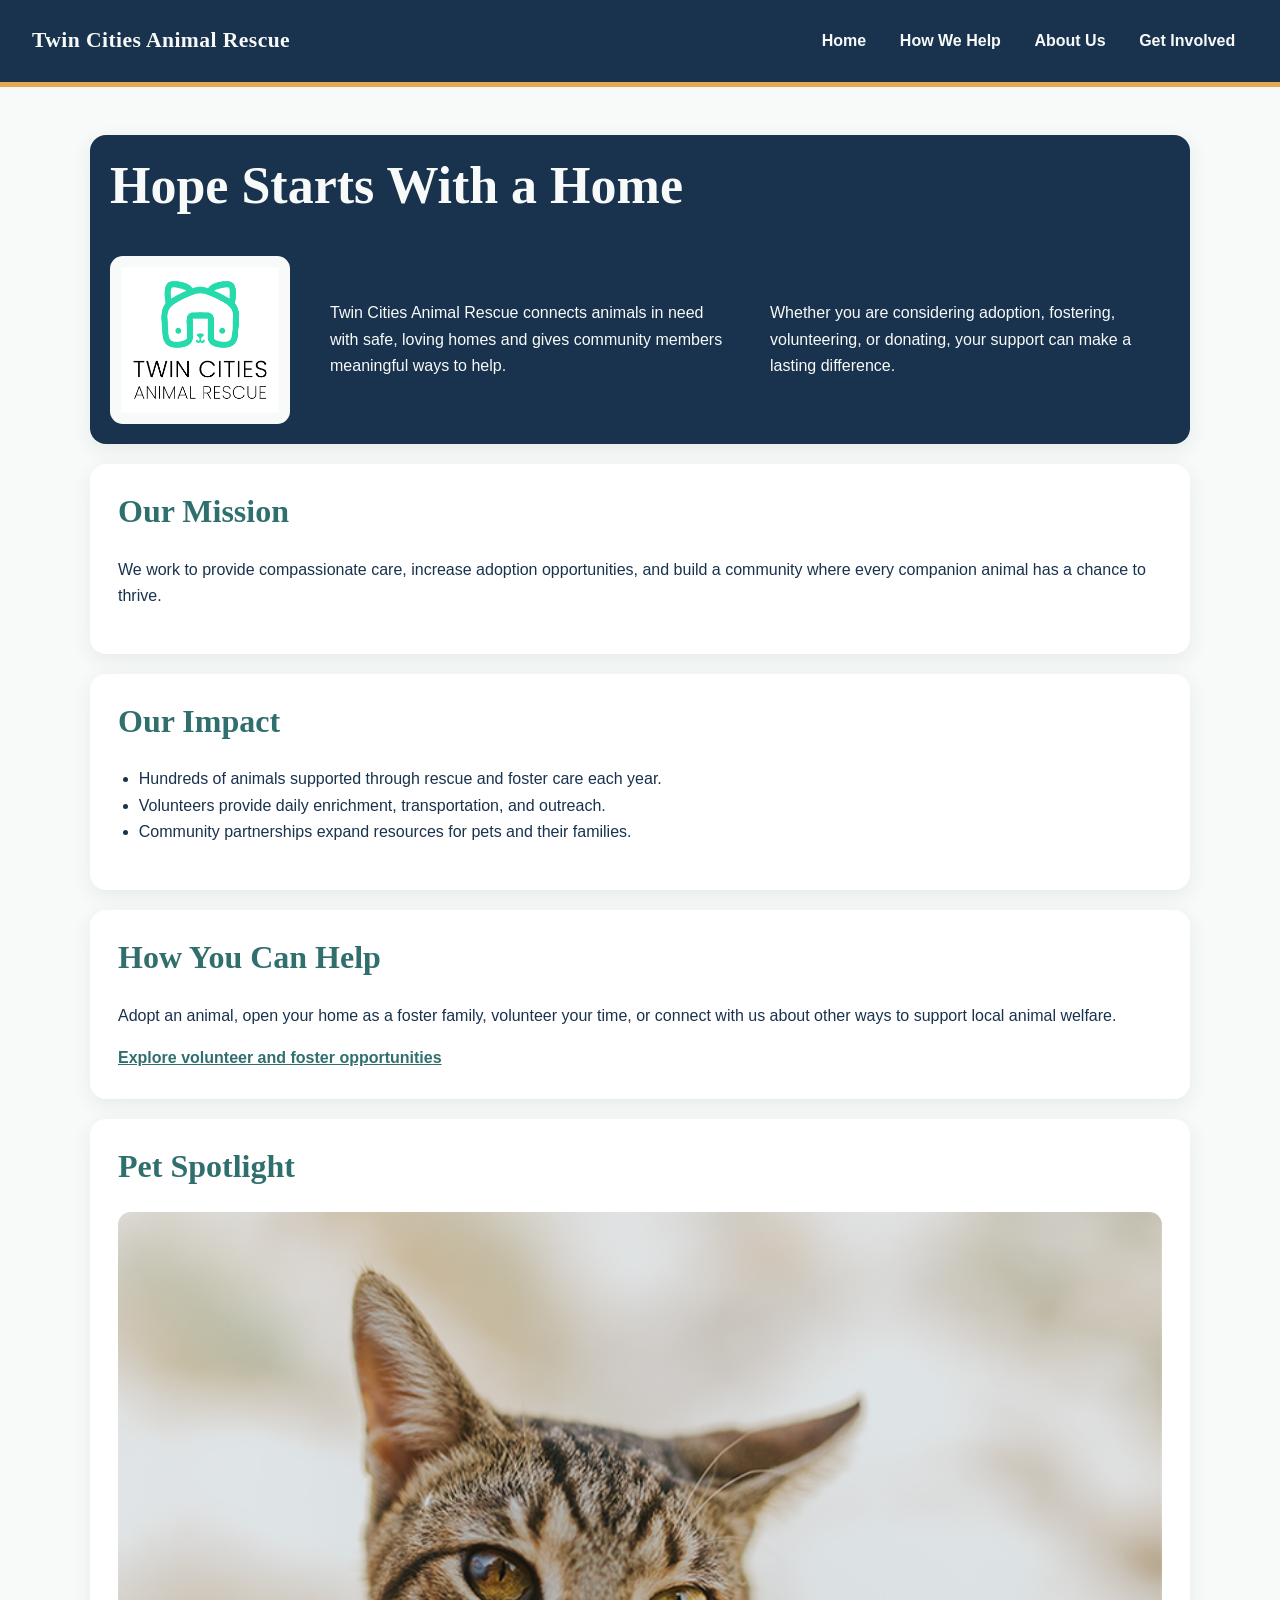
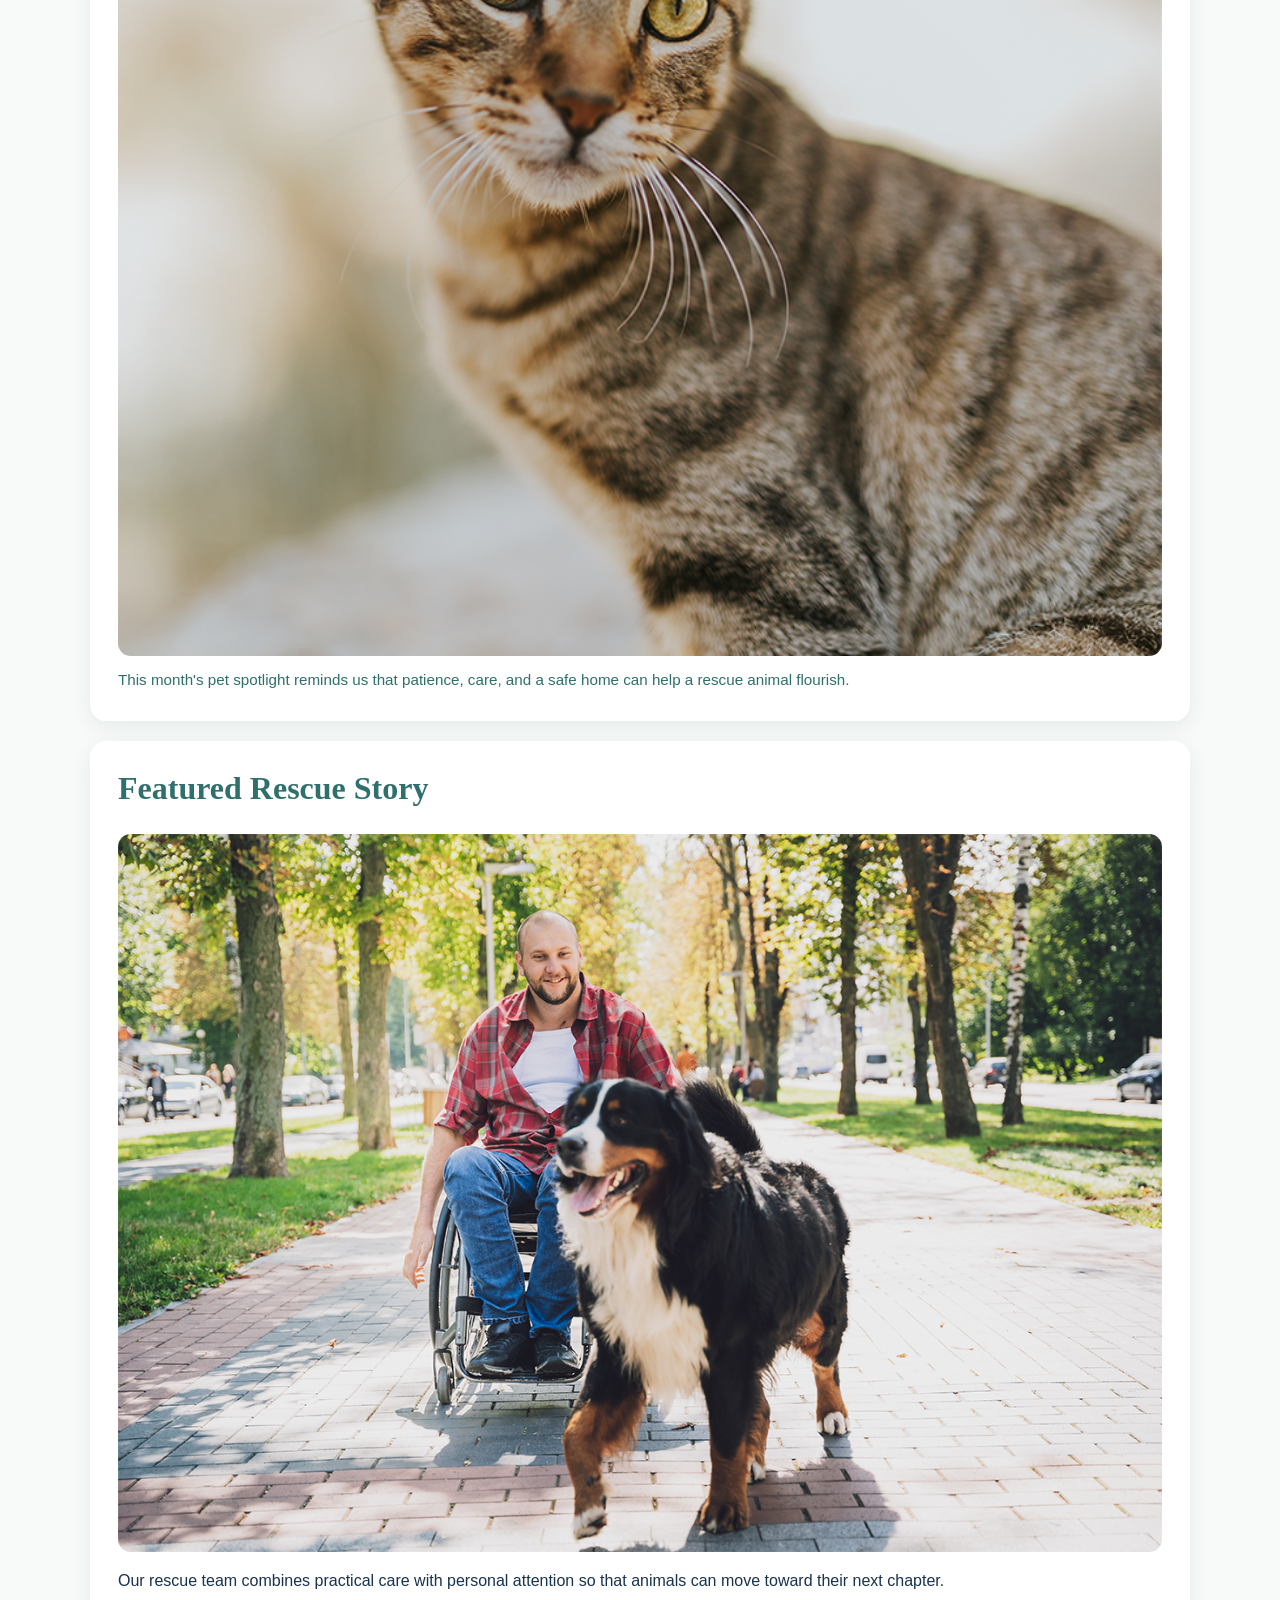
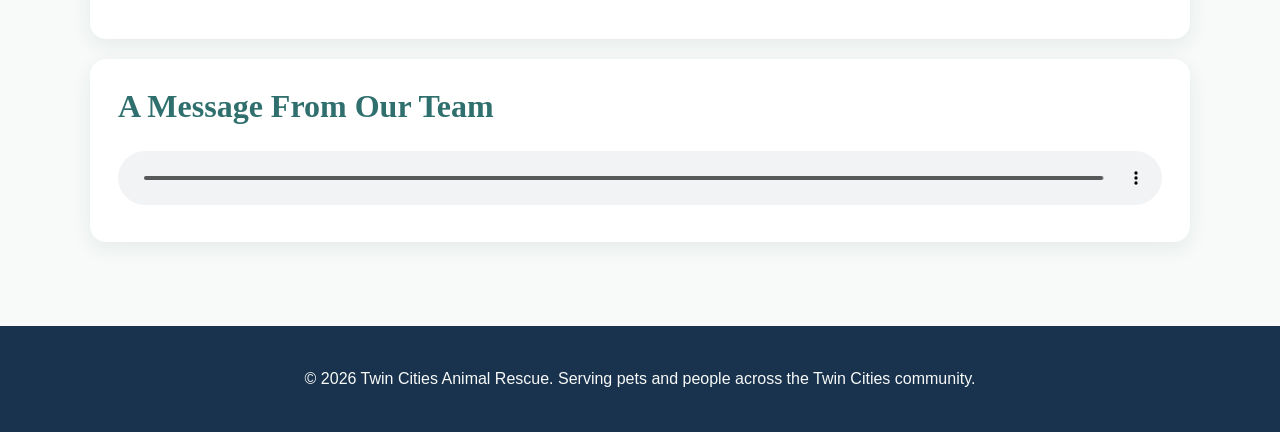
==== index.html @ cd7a6e6b "Add files via upload" ====
<!DOCTYPE html>
<html lang="en">
<head>
    <meta charset="UTF-8">
    <meta name="viewport" content="width=device-width, initial-scale=1.0">
    <title>Home | Twin Cities Animal Rescue</title>
    <link rel="stylesheet" href="styles.css">
</head>
<body>
    <header>
        <p><strong>Twin Cities Animal Rescue</strong></p>
        <nav aria-label="Main navigation">
            <ul>
                <li><a href="index.html">Home</a></li>
                <li><a href="services.html">How We Help</a></li>
                <li><a href="about.html">About Us</a></li>
                <li><a href="contact.html">Get Involved</a></li>
            </ul>
        </nav>
    </header>

    <main>
        <section>
            <h1>Hope Starts With a Home</h1>
            <img src="media/rescue-logo_c.png" alt="Twin Cities Animal Rescue logo with a heart and paw print">
            <p>Twin Cities Animal Rescue connects animals in need with safe, loving homes and gives community members meaningful ways to help.</p>
            <p>Whether you are considering adoption, fostering, volunteering, or donating, your support can make a lasting difference.</p>
        </section>

        <section>
            <h2>Our Mission</h2>
            <p>We work to provide compassionate care, increase adoption opportunities, and build a community where every companion animal has a chance to thrive.</p>
        </section>

        <section>
            <h2>Our Impact</h2>
            <ul>
                <li>Hundreds of animals supported through rescue and foster care each year.</li>
                <li>Volunteers provide daily enrichment, transportation, and outreach.</li>
                <li>Community partnerships expand resources for pets and their families.</li>
            </ul>
        </section>

        <section>
            <h2>How You Can Help</h2>
            <p>Adopt an animal, open your home as a foster family, volunteer your time, or connect with us about other ways to support local animal welfare.</p>
            <a href="contact.html">Explore volunteer and foster opportunities</a>
        </section>

        <section>
            <h2>Pet Spotlight</h2>
            <figure>
                <img src="media/rescue-pet-spotlight_c.png" alt="Rescue dog resting on a blanket and looking toward the camera">
                <figcaption>This month's pet spotlight reminds us that patience, care, and a safe home can help a rescue animal flourish.</figcaption>
            </figure>
        </section>

        <section>
            <h2>Featured Rescue Story</h2>
            <picture>
                <source media="(max-width: 600px)" srcset="media/rescue-feature-small_c.png">
                <source media="(min-width: 601px)" srcset="media/rescue-feature-large_c.png">
                <img src="media/rescue-feature-large_c.png" alt="Rescue animals being cared for by shelter staff and volunteers">
            </picture>
            <p>Our rescue team combines practical care with personal attention so that animals can move toward their next chapter.</p>
        </section>

        <section>
            <h2>A Message From Our Team</h2>
            <audio controls>
                <source src="media/rescue-message_c.mp3" type="audio/mpeg">
                Your browser does not support the audio element. Please visit Twin Cities Animal Rescue to learn more about how you can help.
            </audio>
        </section>
    </main>

    <footer>
        <p>&copy; 2026 Twin Cities Animal Rescue. Serving pets and people across the Twin Cities community.</p>
    </footer>
</body>
</html>
---- styles.css ----
/* Twin Cities Animal Rescue - Touchstone 3 Visual Design */
:root {
    --cream: #F7FAF8;
    --navy: #19324D;
    --teal: #2F6F6D;
    --gold: #E4A853;
}

* { box-sizing: border-box; }

html { scroll-behavior: smooth; }

body {
    margin: 0;
    background: var(--cream);
    color: var(--navy);
    font-family: Arial, Helvetica, sans-serif;
    font-size: 1rem;
    line-height: 1.65;
}

a { color: var(--teal); font-weight: 700; }
a:hover, a:focus { color: var(--navy); }

header {
    background: var(--navy);
    color: var(--cream);
    padding: 1rem;
    border-bottom: 5px solid var(--gold);
}

header > p {
    margin: 0 0 0.8rem;
    font-family: Georgia, 'Times New Roman', serif;
    font-size: 1.35rem;
    letter-spacing: 0.02em;
}

nav ul {
    display: flex;
    flex-wrap: wrap;
    gap: 0.5rem;
    list-style: none;
    margin: 0;
    padding: 0;
}

nav a {
    display: block;
    padding: 0.5rem 0.8rem;
    border-radius: 999px;
    color: var(--cream);
    text-decoration: none;
}

nav a:hover, nav a:focus {
    background: var(--teal);
    color: var(--cream);
}

main {
    width: min(1100px, calc(100% - 2rem));
    margin: 0 auto;
    padding: 2rem 0 3rem;
}

main > section {
    margin-bottom: 1.25rem;
    padding: 1.25rem;
    background: #ffffff;
    border-radius: 1rem;
    box-shadow: 0 6px 20px rgba(25, 50, 77, 0.08);
}

main > section:first-child {
    background: var(--navy);
    color: var(--cream);
}

main > section:first-child a { color: var(--gold); }

h1, h2, h3 {
    margin-top: 0;
    font-family: Georgia, 'Times New Roman', serif;
    line-height: 1.2;
}

h1 { font-size: clamp(2rem, 5vw, 3.25rem); margin-bottom: 0.9rem; }
h2 { color: var(--teal); font-size: clamp(1.45rem, 3vw, 2rem); }
h3 { color: var(--navy); font-size: 1.15rem; }

figure { margin: 0; }

img, picture, video, audio {
    max-width: 100%;
}

img, video {
    display: block;
    width: 100%;
    height: auto;
    border-radius: 0.8rem;
}

figure img { margin-bottom: 0.7rem; }
figcaption {
    color: var(--teal);
    font-size: 0.95rem;
}

audio { width: 100%; }

section > ul, section > ol { padding-left: 1.3rem; }

section:first-child img {
    width: min(180px, 70%);
    margin: 1.25rem auto;
    background: var(--cream);
    padding: 0.7rem;
}

article {
    padding: 1rem;
    margin: 0 0 0.8rem;
    border-left: 4px solid var(--gold);
    background: var(--cream);
    border-radius: 0.5rem;
}

article p { margin-bottom: 0; }

dl { margin: 0; }
dt { margin-top: 0.9rem; font-weight: 700; color: var(--teal); }
dd { margin-left: 0; }

form { display: flex; flex-direction: column; gap: 1rem; }
fieldset {
    min-width: 0;
    border: 2px solid var(--teal);
    border-radius: 0.8rem;
    padding: 1rem;
}
legend {
    padding: 0 0.45rem;
    color: var(--teal);
    font-weight: 700;
}

label { display: block; margin-bottom: 0.35rem; font-weight: 700; }
input, select, textarea {
    width: 100%;
    min-height: 2.75rem;
    padding: 0.65rem 0.75rem;
    border: 1px solid var(--navy);
    border-radius: 0.45rem;
    background: #fff;
    color: var(--navy);
    font: inherit;
}
textarea { min-height: 9rem; resize: vertical; }
input:focus, select:focus, textarea:focus {
    outline: 3px solid var(--gold);
    outline-offset: 2px;
}

button {
    border: 0;
    border-radius: 999px;
    padding: 0.75rem 1.2rem;
    background: var(--teal);
    color: var(--cream);
    font: inherit;
    font-weight: 700;
    cursor: pointer;
}
button:hover, button:focus { background: var(--navy); }

footer {
    background: var(--navy);
    color: var(--cream);
    padding: 1.5rem 1rem;
    text-align: center;
}

@media (min-width: 760px) {
    header {
        display: flex;
        align-items: center;
        justify-content: space-between;
        gap: 2rem;
        padding: 1.25rem 2rem;
    }

    header > p { margin: 0; }

    main {
        padding: 3rem 0 4rem;
    }

    main > section:first-child {
        display: flex;
        flex-wrap: wrap;
        align-items: center;
        gap: 1.5rem 2.5rem;
    }

    main > section:first-child > * { flex: 1 1 260px; }
    main > section:first-child h1 { flex-basis: 100%; }
    main > section:first-child img { flex: 0 1 180px; margin: 0; }

    main > section:not(:first-child) {
        padding: 1.75rem;
    }

    main > section:nth-of-type(2),
    main > section:nth-of-type(3) {
        min-height: 100%;
    }

    #placeholder { display: none; }

    form { max-width: 850px; }
    form fieldset { display: flex; flex-wrap: wrap; gap: 0.75rem 1.25rem; }
    form fieldset > p { flex: 1 1 280px; margin: 0; }
    form fieldset:last-of-type > p { flex-basis: 100%; }
    form > p { margin: 0; }
}

@media (min-width: 1000px) {
    main > section:nth-of-type(2) + section,
    main > section:nth-of-type(3) + section {
        margin-top: 1.25rem;
    }

    article {
        display: flex;
        align-items: flex-start;
        gap: 1rem;
    }

    article h3 { flex: 0 0 190px; margin-bottom: 0; }
}
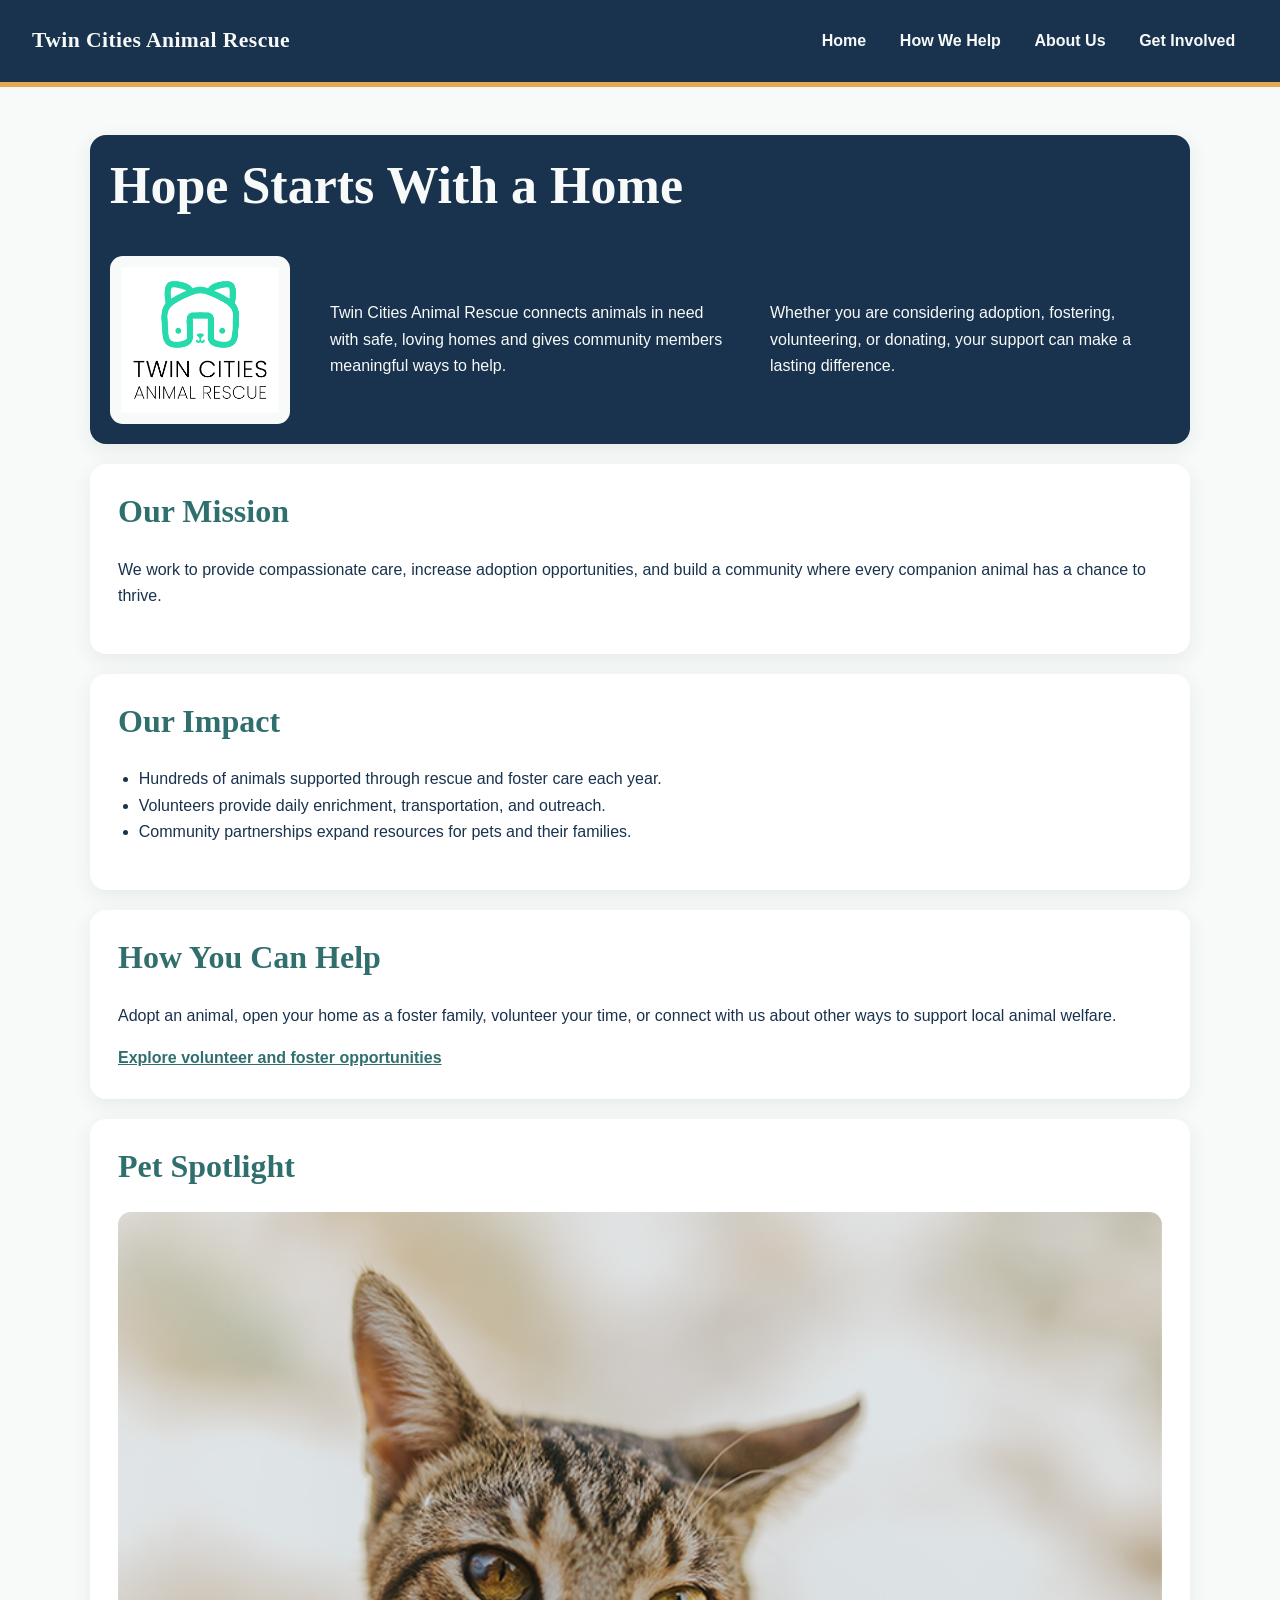
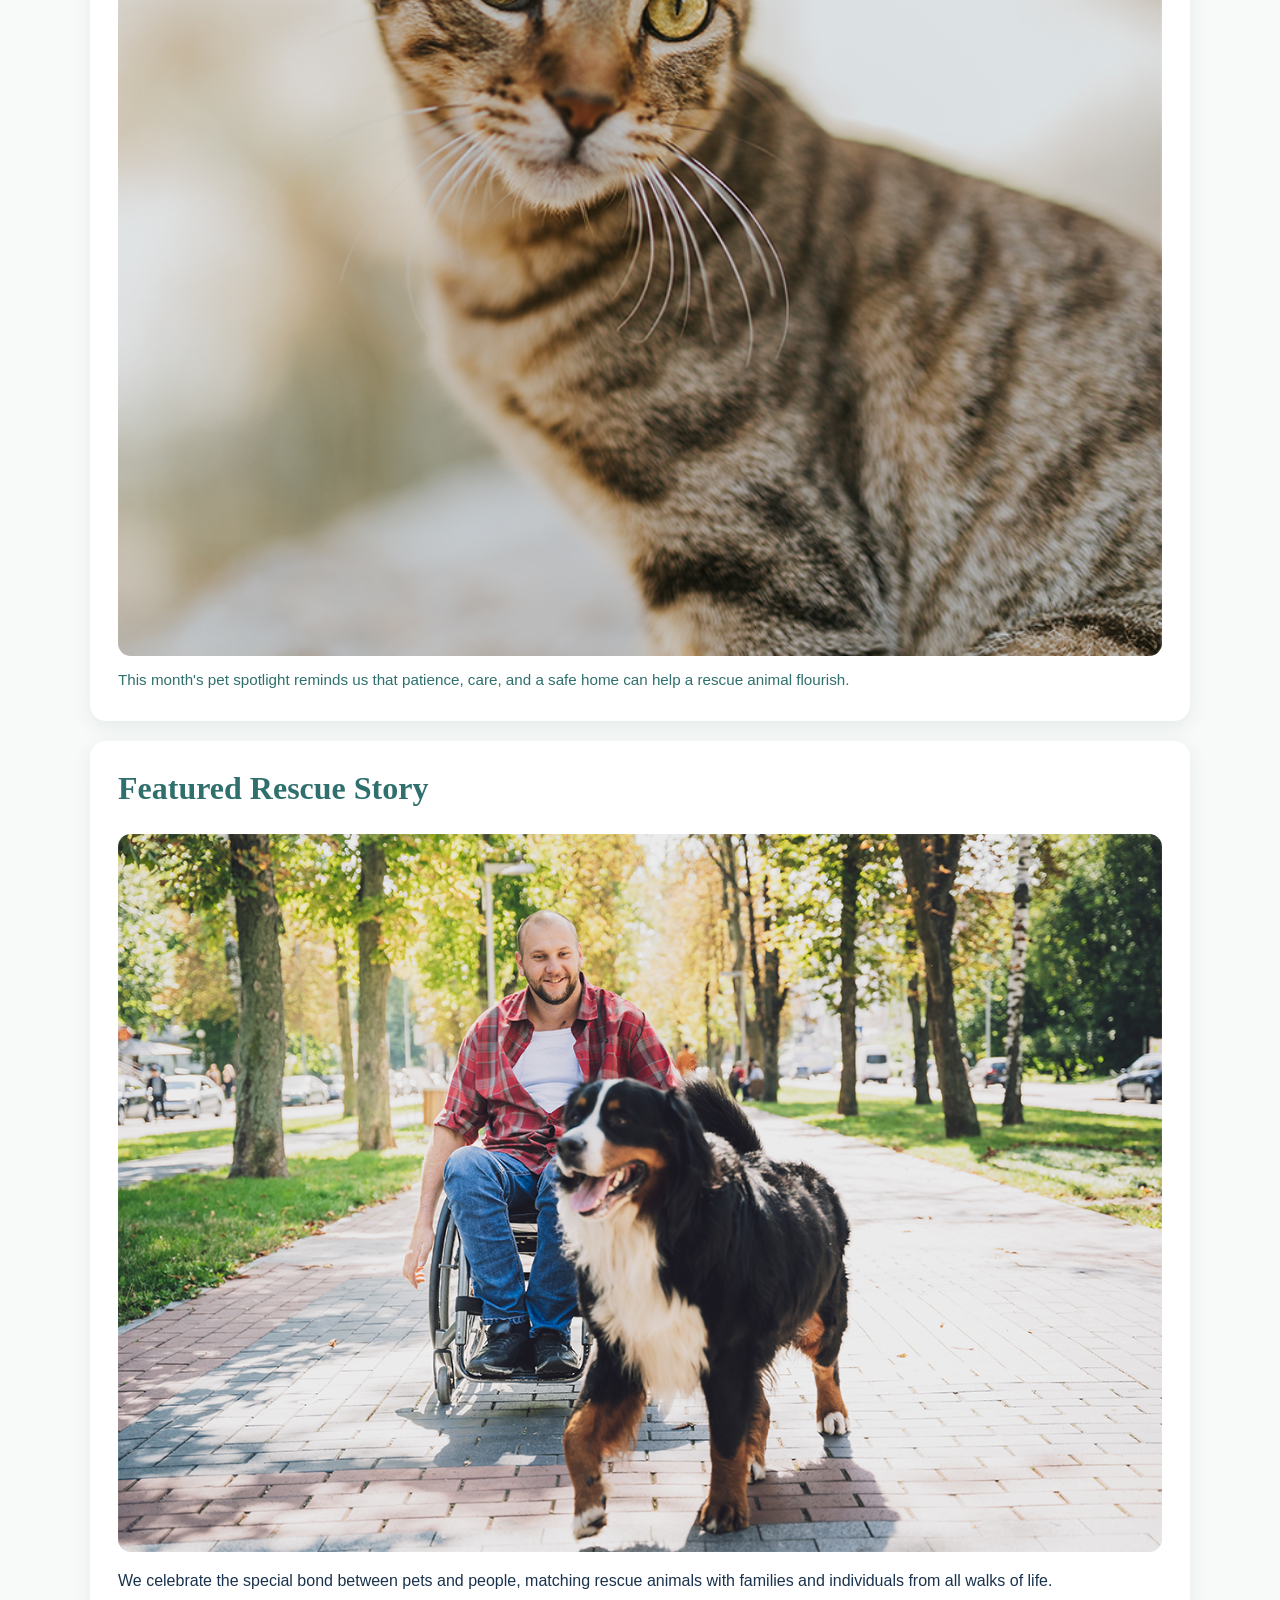
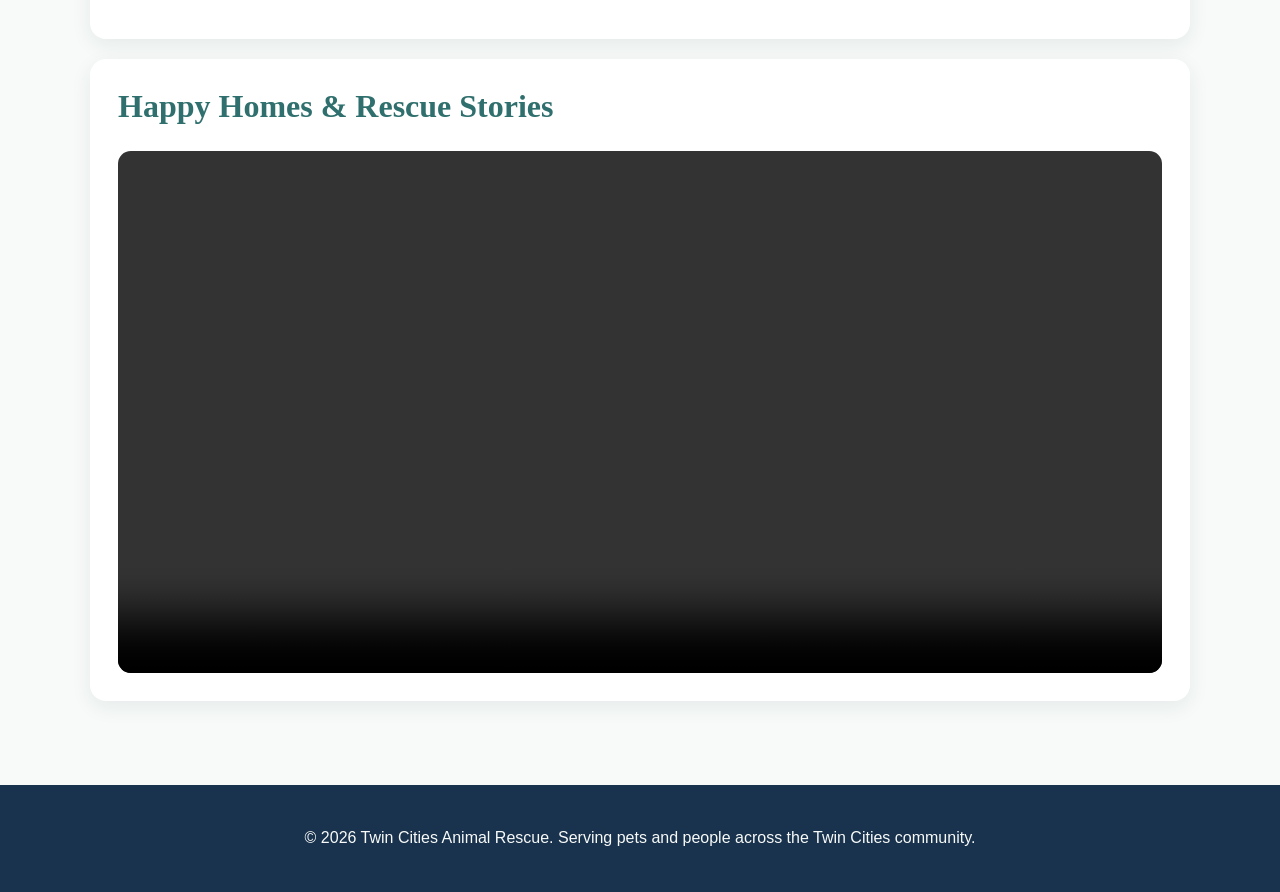
==== commit 3c892cd7: "Update index.html" ====
--- a/index.html
+++ b/index.html
@@ -22,7 +22,8 @@
     <main>
         <section>
             <h1>Hope Starts With a Home</h1>
-            <img src="media/rescue-logo_c.png" alt="Twin Cities Animal Rescue logo with a heart and paw print">
+            <img src="media/rescue-logo_c.png"
+                 alt="Twin Cities Animal Rescue logo with a heart and paw print">
             <p>Twin Cities Animal Rescue connects animals in need with safe, loving homes and gives community members meaningful ways to help.</p>
             <p>Whether you are considering adoption, fostering, volunteering, or donating, your support can make a lasting difference.</p>
         </section>
@@ -50,7 +51,8 @@
         <section>
             <h2>Pet Spotlight</h2>
             <figure>
-                <img src="media/rescue-pet-spotlight_c.png" alt="Rescue dog resting on a blanket and looking toward the camera">
+                <img src="media/rescue-pet-spotlight_c.png"
+                     alt="Rescue dog resting on a blanket and looking toward the camera">
                 <figcaption>This month's pet spotlight reminds us that patience, care, and a safe home can help a rescue animal flourish.</figcaption>
             </figure>
         </section>
@@ -60,17 +62,18 @@
             <picture>
                 <source media="(max-width: 600px)" srcset="media/rescue-feature-small_c.png">
                 <source media="(min-width: 601px)" srcset="media/rescue-feature-large_c.png">
-                <img src="media/rescue-feature-large_c.png" alt="Rescue animals being cared for by shelter staff and volunteers">
+                <img src="media/rescue-feature-large_c.png"
+                     alt="Man in a wheelchair walking outside in a park with a large dog">
             </picture>
-            <p>Our rescue team combines practical care with personal attention so that animals can move toward their next chapter.</p>
+            <p>We celebrate the special bond between pets and people, matching rescue animals with families and individuals from all walks of life.</p>
         </section>
 
         <section>
-            <h2>A Message From Our Team</h2>
-            <audio controls>
-                <source src="media/rescue-message_c.mp3" type="audio/mpeg">
-                Your browser does not support the audio element. Please visit Twin Cities Animal Rescue to learn more about how you can help.
-            </audio>
+            <h2>Happy Homes & Rescue Stories</h2>
+            <video controls width="640">
+                <source src="media/rescue-message_c.mp4" type="video/mp4">
+                Your browser does not support the video element. Please visit Twin Cities Animal Rescue to learn more.
+            </video>
         </section>
     </main>
 
@@ -78,4 +81,4 @@
         <p>&copy; 2026 Twin Cities Animal Rescue. Serving pets and people across the Twin Cities community.</p>
     </footer>
 </body>
-</html>+</html>
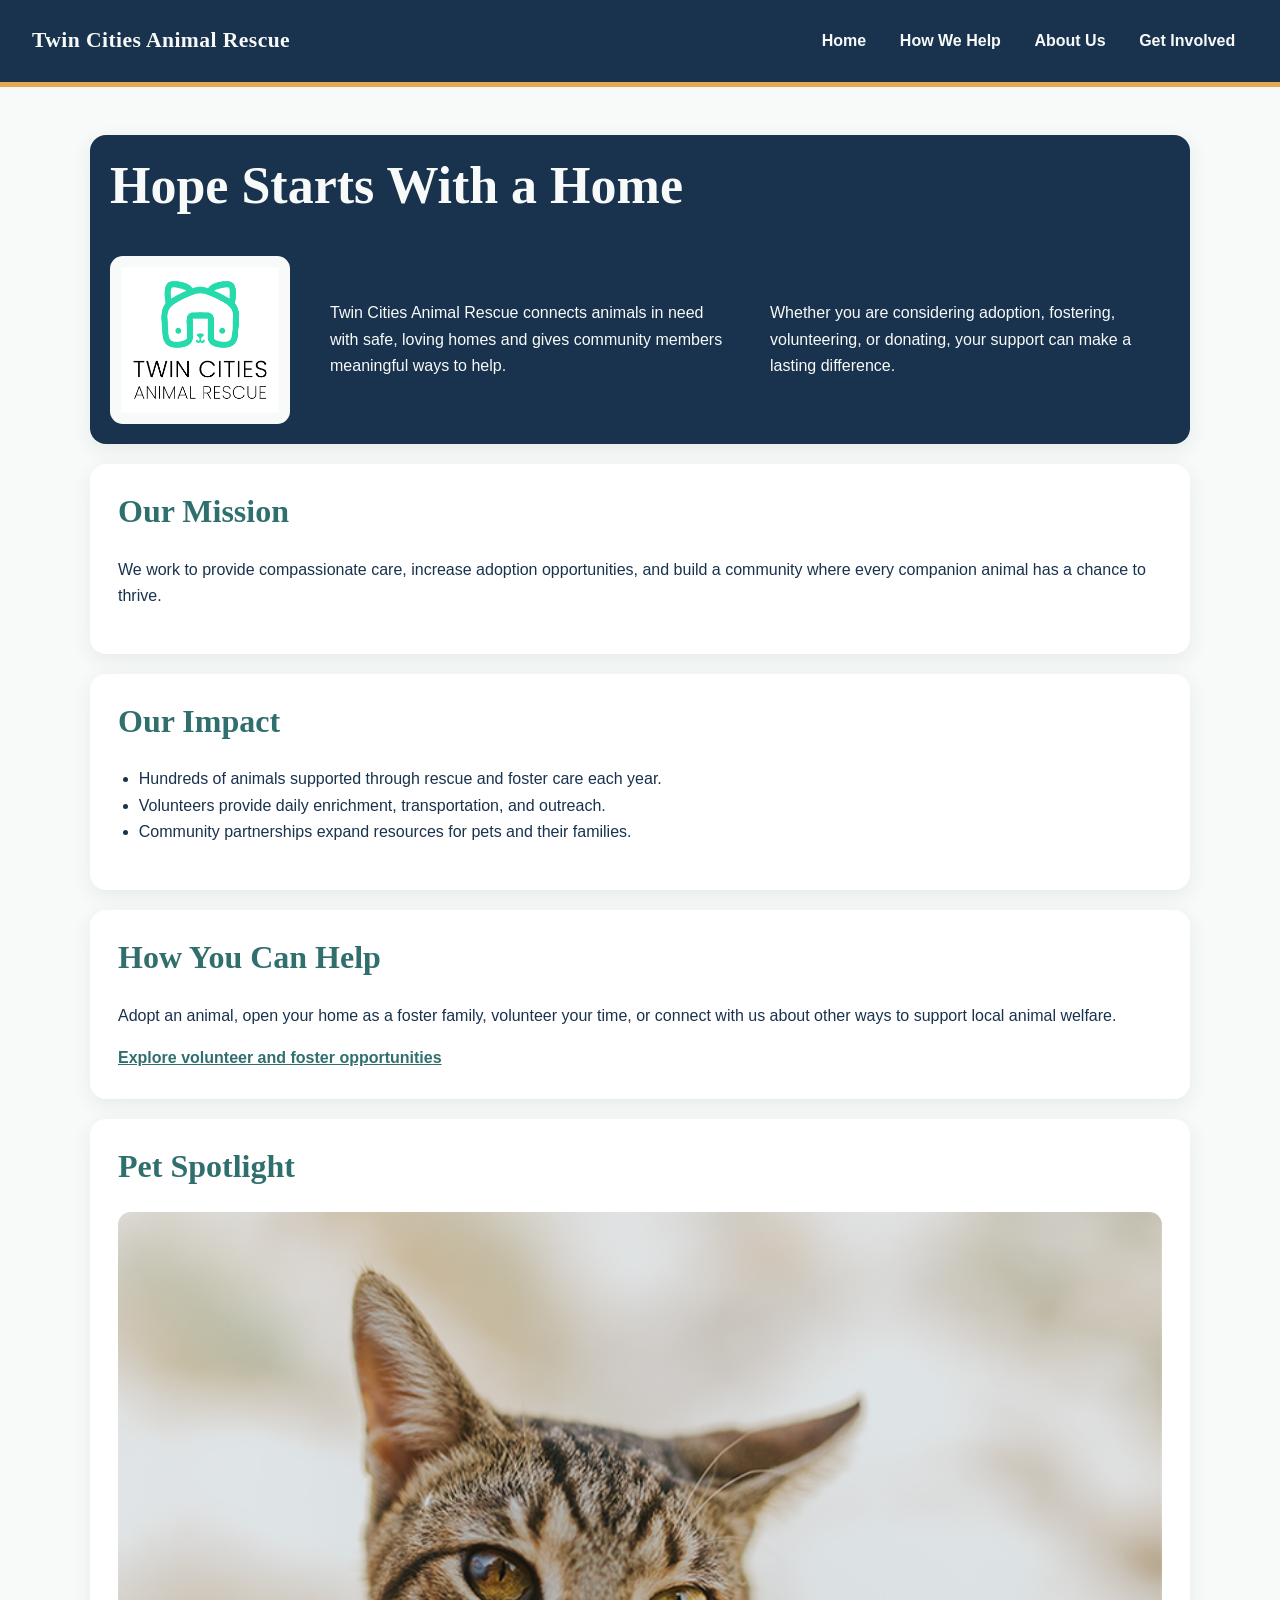
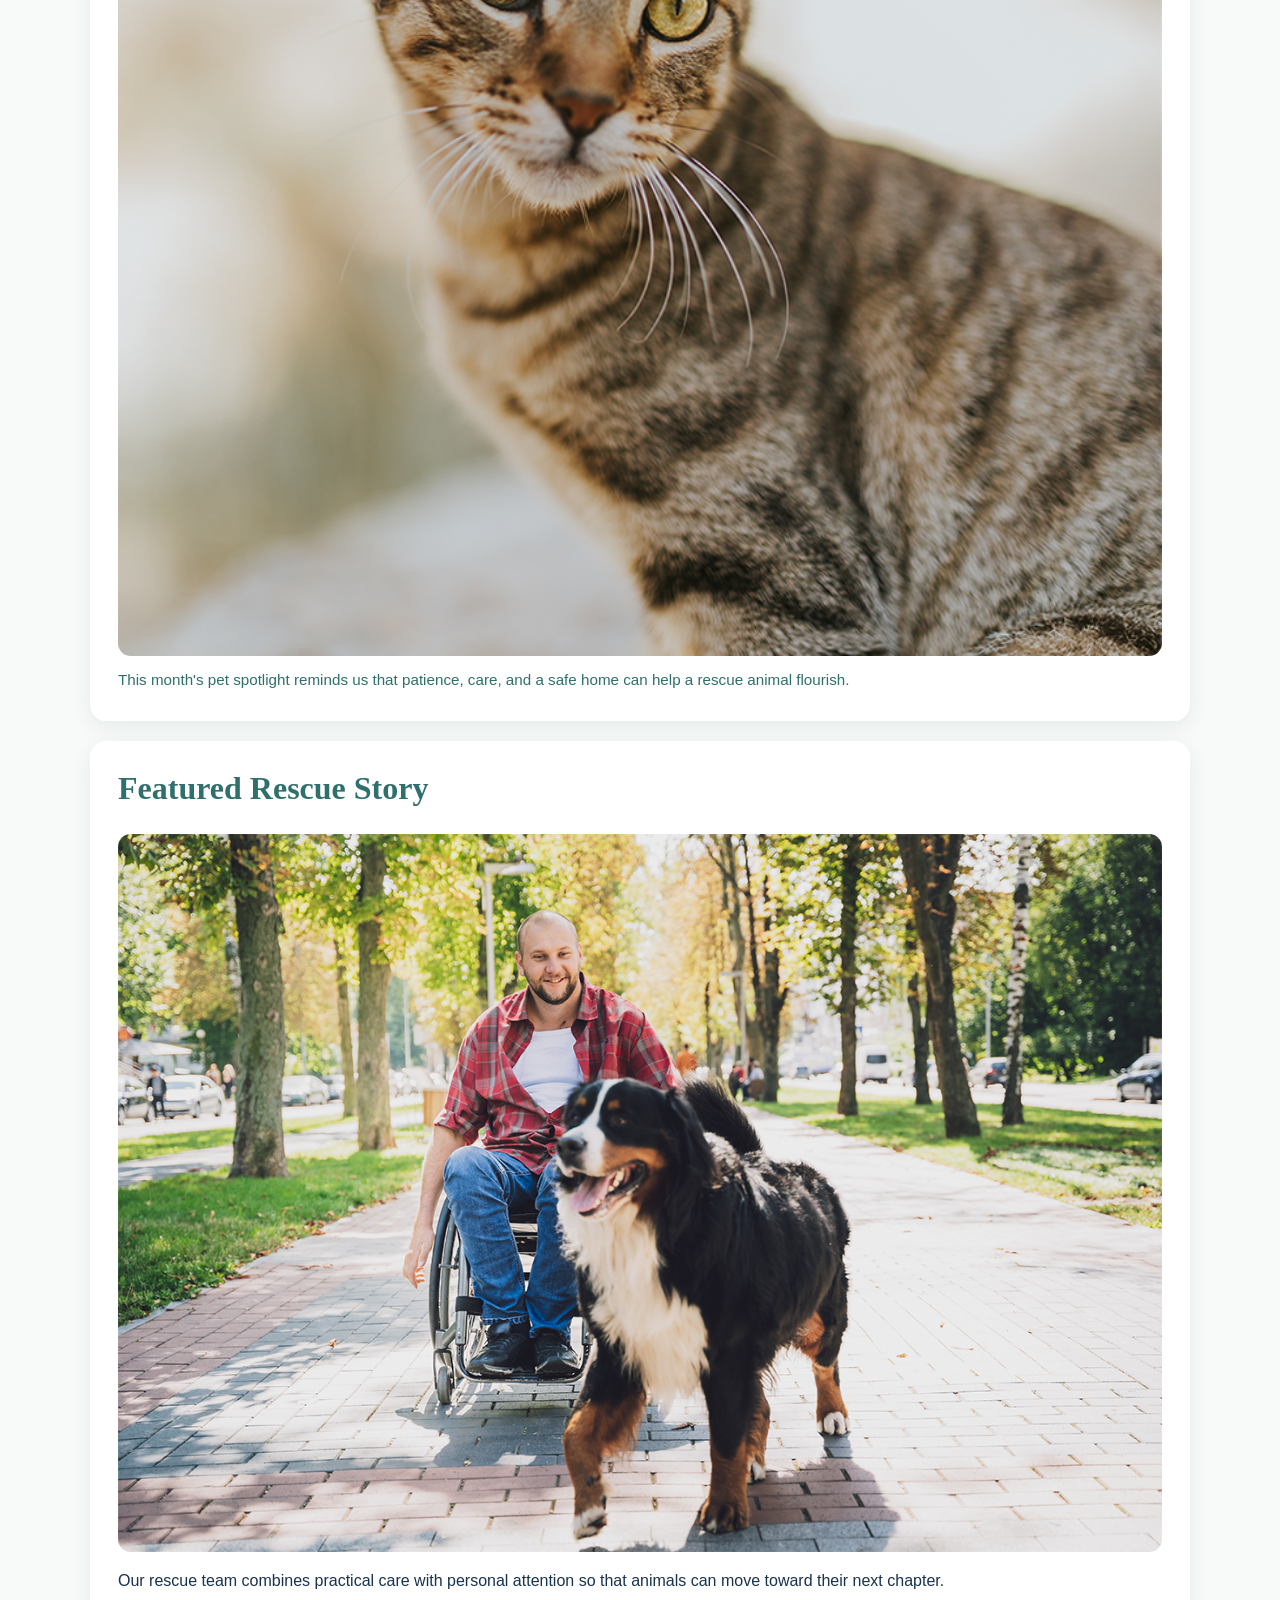
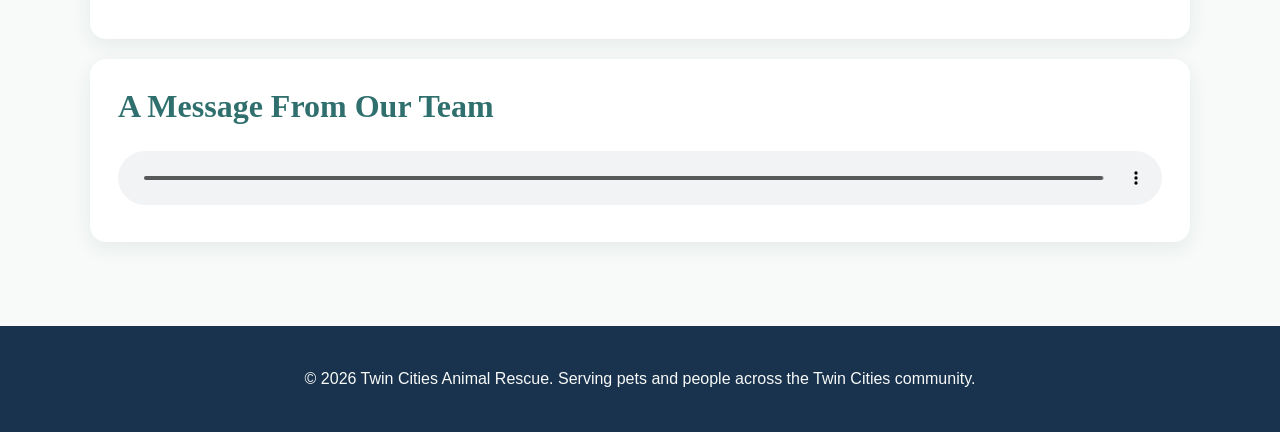
==== commit c27c43c4: "Add files via upload" ====
--- a/index.html
+++ b/index.html
@@ -22,8 +22,7 @@
     <main>
         <section>
             <h1>Hope Starts With a Home</h1>
-            <img src="media/rescue-logo_c.png"
-                 alt="Twin Cities Animal Rescue logo with a heart and paw print">
+            <img src="media/rescue-logo_c.png" alt="Twin Cities Animal Rescue logo with a heart and paw print">
             <p>Twin Cities Animal Rescue connects animals in need with safe, loving homes and gives community members meaningful ways to help.</p>
             <p>Whether you are considering adoption, fostering, volunteering, or donating, your support can make a lasting difference.</p>
         </section>
@@ -51,8 +50,7 @@
         <section>
             <h2>Pet Spotlight</h2>
             <figure>
-                <img src="media/rescue-pet-spotlight_c.png"
-                     alt="Rescue dog resting on a blanket and looking toward the camera">
+                <img src="media/rescue-pet-spotlight_c.png" alt="Rescue dog resting on a blanket and looking toward the camera">
                 <figcaption>This month's pet spotlight reminds us that patience, care, and a safe home can help a rescue animal flourish.</figcaption>
             </figure>
         </section>
@@ -62,18 +60,17 @@
             <picture>
                 <source media="(max-width: 600px)" srcset="media/rescue-feature-small_c.png">
                 <source media="(min-width: 601px)" srcset="media/rescue-feature-large_c.png">
-                <img src="media/rescue-feature-large_c.png"
-                     alt="Man in a wheelchair walking outside in a park with a large dog">
+                <img src="media/rescue-feature-large_c.png" alt="Rescue animals being cared for by shelter staff and volunteers">
             </picture>
-            <p>We celebrate the special bond between pets and people, matching rescue animals with families and individuals from all walks of life.</p>
+            <p>Our rescue team combines practical care with personal attention so that animals can move toward their next chapter.</p>
         </section>
 
         <section>
-            <h2>Happy Homes & Rescue Stories</h2>
-            <video controls width="640">
-                <source src="media/rescue-message_c.mp4" type="video/mp4">
-                Your browser does not support the video element. Please visit Twin Cities Animal Rescue to learn more.
-            </video>
+            <h2>A Message From Our Team</h2>
+            <audio controls>
+                <source src="media/rescue-message_c.mp3" type="audio/mpeg">
+                Your browser does not support the audio element. Please visit Twin Cities Animal Rescue to learn more about how you can help.
+            </audio>
         </section>
     </main>
 
@@ -81,4 +78,4 @@
         <p>&copy; 2026 Twin Cities Animal Rescue. Serving pets and people across the Twin Cities community.</p>
     </footer>
 </body>
-</html>
+</html>
--- a/styles.css
+++ b/styles.css
@@ -217,7 +217,6 @@
         min-height: 100%;
     }
 
-    #placeholder { display: none; }
 
     form { max-width: 850px; }
     form fieldset { display: flex; flex-wrap: wrap; gap: 0.75rem 1.25rem; }
@@ -240,3 +239,48 @@
 
     article h3 { flex: 0 0 190px; margin-bottom: 0; }
 }
+
+
+.field-feedback {
+    display: block;
+    margin-top: 0.35rem;
+    color: var(--navy);
+    font-size: 0.9rem;
+    font-weight: 700;
+}
+
+input[aria-invalid="true"],
+select[aria-invalid="true"],
+textarea[aria-invalid="true"] {
+    border: 2px solid var(--gold);
+}
+
+.interest-summary {
+    margin: 0 0 0.5rem;
+    padding: 1rem;
+    border-left: 4px solid var(--gold);
+    border-radius: 0.6rem;
+    background: var(--cream);
+    color: var(--navy);
+}
+
+.interest-summary strong,
+.interest-summary span {
+    display: block;
+}
+
+.interest-summary strong {
+    margin-bottom: 0.25rem;
+    color: var(--teal);
+    font-family: Georgia, 'Times New Roman', serif;
+    font-size: 1.15rem;
+}
+
+.form-success {
+    margin: 0;
+    padding: 0.9rem 1rem;
+    border-radius: 0.6rem;
+    background: var(--cream);
+    color: var(--teal);
+    font-weight: 700;
+}
